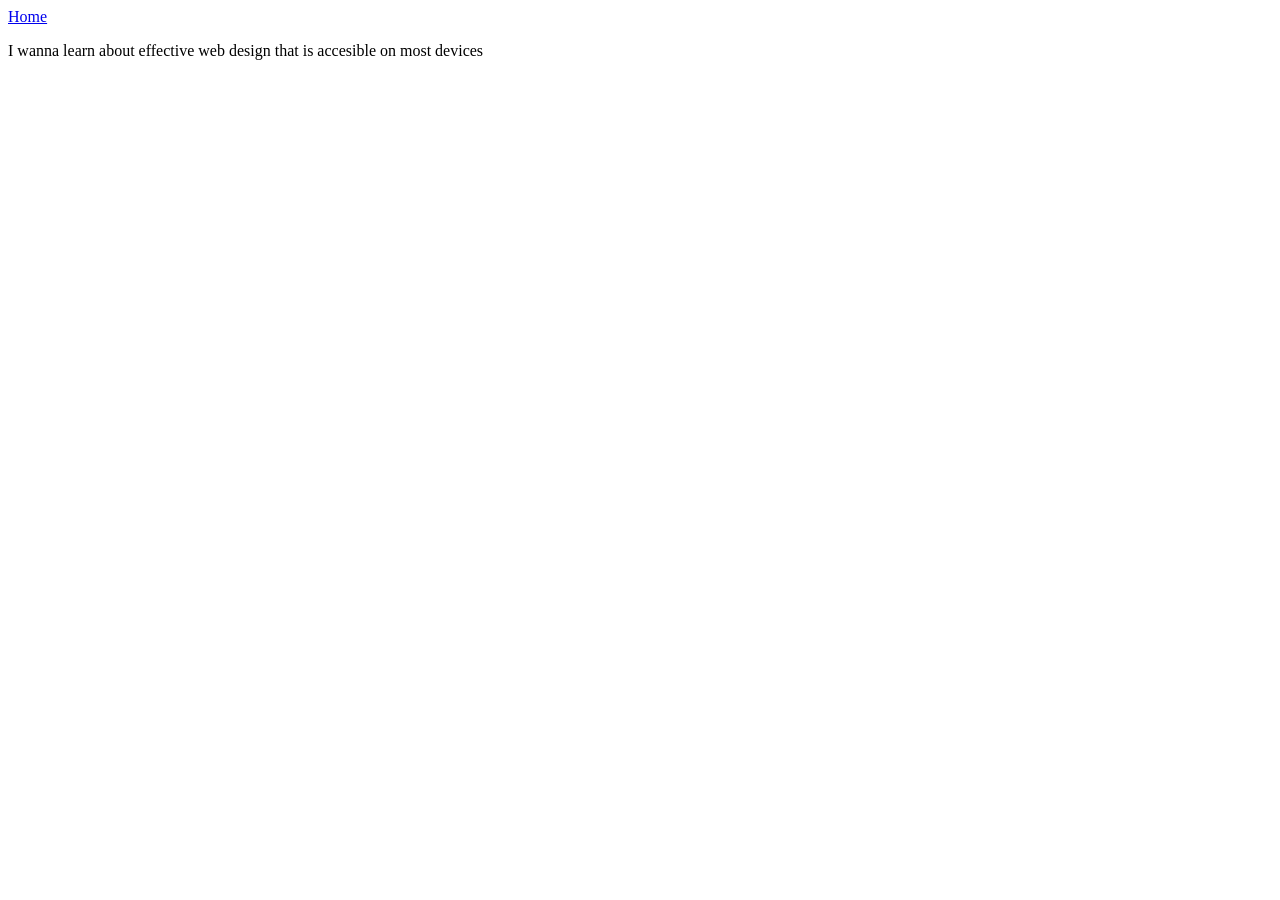
==== index.html @ 695e53c6 "Initial commit" ====
<!DOCTYPE html>
<html lang="en">
<head>
    <meta charset="UTF-8">
    <meta name="viewport" content="width=device-width, initial-scale=1.0">
    <title>Ali Demirhan Pusat · CM-501</title>
</head>
<header>
<nav>
    <a href="index.html">Home</a>
</nav>
</header>


<body>
    <p>I wanna learn about effective web design that is accesible on most devices  </p>
</body>
</html>
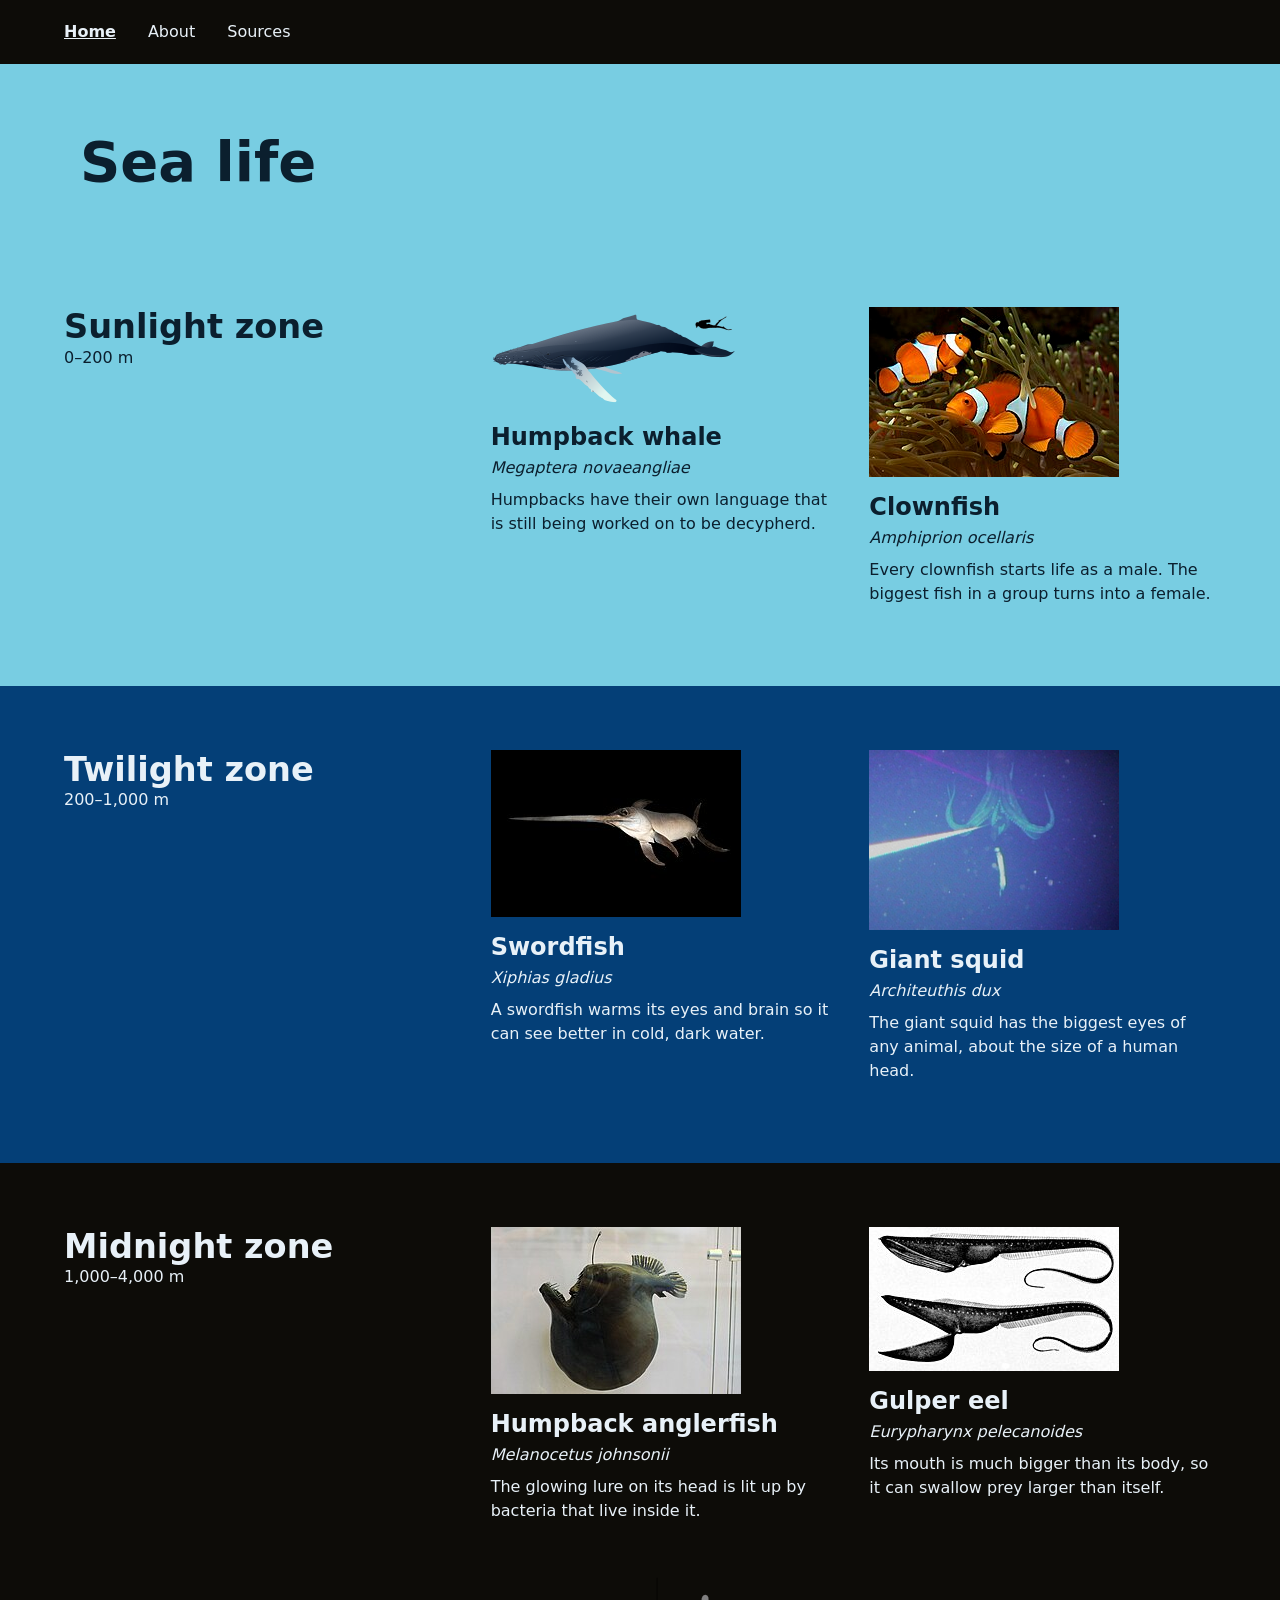
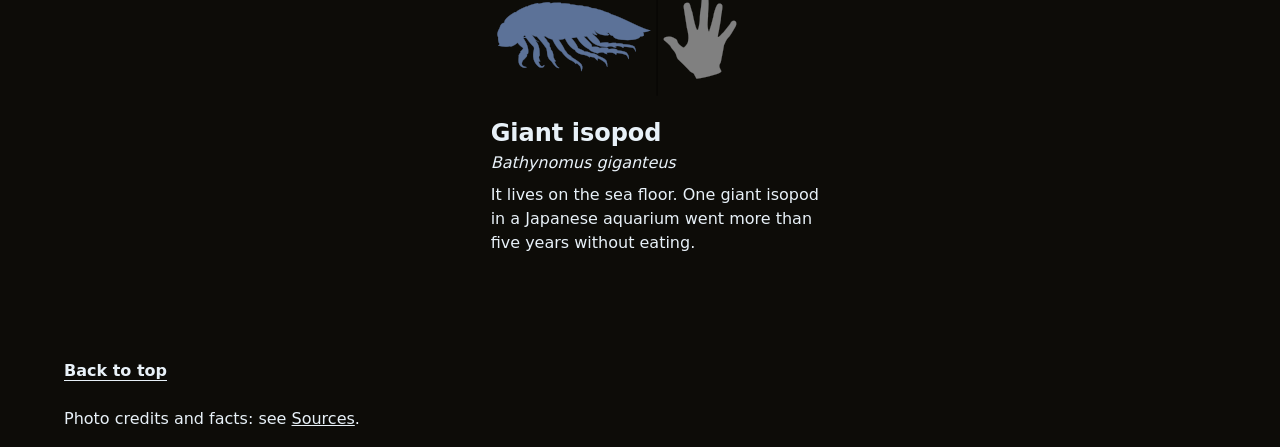
==== commit 06eb0cdd: "added sources and finished epa 3" ====
--- a/index.html
+++ b/index.html
@@ -1,18 +1,123 @@
 <!DOCTYPE html>
 <html lang="en">
 <head>
-    <meta charset="UTF-8">
-    <meta name="viewport" content="width=device-width, initial-scale=1.0">
-    <title>Ali Demirhan Pusat · CM-501</title>
+  <meta charset="UTF-8">
+  <meta name="viewport" content="width=device-width, initial-scale=1.0">
+  <title>Sea life</title>
+  <link rel="stylesheet" href="css/style.css">
 </head>
-<header>
-<nav>
-    <a href="index.html">Home</a>
-</nav>
-</header>
+<body>
+  <a href="#main" class="skip-link">Skip to content</a>
 
+  <header class="site-header">
+    <div class="site-header__inner">
+      <nav class="site-nav" aria-label="Main">
+        <ul>
+          <li><a href="index.html" aria-current="page">Home</a></li>
+          <li><a href="about.html">About</a></li>
+          <li><a href="sources.html">Sources</a></li>
+        </ul>
+      </nav>
+    </div>
+  </header>
 
-<body>
-    <p>I wanna learn about effective web design that is accesible on most devices  </p>
+  <main id="main">
+    <div class="intro">
+      <h1>Sea life</h1>
+    </div>
+
+    <section id="sunlight" class="zone zone--sunlight" aria-labelledby="sunlight-heading">
+      <div class="zone__inner">
+        <div>
+          <h2 id="sunlight-heading">Sunlight zone <span class="zone__depth">0–200 m</span></h2>
+        </div>
+        <div class="zone__species">
+          <figure class="species" id="humpback-whale">
+            <img src="img/Humpback_Whale.png" alt="Humpback whale">
+            <figcaption>
+              <h3>Humpback whale</h3>
+              <p class="species__latin">Megaptera novaeangliae</p>
+              <p>Humpbacks have their own language that is still being worked on to be decypherd.</p>
+            </figcaption>
+          </figure>
+          <figure class="species" id="clownfish">
+            <img src="img/Clownfish.png" alt="Clownfish">
+            <figcaption>
+              <h3>Clownfish</h3>
+              <p class="species__latin">Amphiprion ocellaris</p>
+              <p>Every clownfish starts life as a male. The biggest fish in a group turns into a female.</p>
+            </figcaption>
+          </figure>
+        </div>
+      </div>
+    </section>
+
+    <section id="twilight" class="zone zone--twilight" aria-labelledby="twilight-heading">
+      <div class="zone__inner">
+        <div>
+          <h2 id="twilight-heading">Twilight zone <span class="zone__depth">200–1,000 m</span></h2>
+        </div>
+        <div class="zone__species">
+          <figure class="species" id="swordfish">
+            <img src="img/swordfish.png" alt="Swordfish">
+            <figcaption>
+              <h3>Swordfish</h3>
+              <p class="species__latin">Xiphias gladius</p>
+              <p>A swordfish warms its eyes and brain so it can see better in cold, dark water.</p>
+            </figcaption>
+          </figure>
+          <figure class="species" id="giant-squid">
+            <img src="img/giant_squid.png" alt="Giant squid">
+            <figcaption>
+              <h3>Giant squid</h3>
+              <p class="species__latin">Architeuthis dux</p>
+              <p>The giant squid has the biggest eyes of any animal, about the size of a human head.</p>
+            </figcaption>
+          </figure>
+        </div>
+      </div>
+    </section>
+
+    <section id="midnight" class="zone zone--midnight" aria-labelledby="midnight-heading">
+      <div class="zone__inner">
+        <div>
+          <h2 id="midnight-heading">Midnight zone <span class="zone__depth">1,000–4,000 m</span></h2>
+        </div>
+        <div class="zone__species">
+          <figure class="species" id="anglerfish">
+            <img src="img/anglerfish.png" alt="Humpback anglerfish">
+            <figcaption>
+              <h3>Humpback anglerfish</h3>
+              <p class="species__latin">Melanocetus johnsonii</p>
+              <p>The glowing lure on its head is lit up by bacteria that live inside it.</p>
+            </figcaption>
+          </figure>
+          <figure class="species" id="gulper-eel">
+            <img src="img/pelican_eel.png" alt="Gulper eel">
+            <figcaption>
+              <h3>Gulper eel</h3>
+              <p class="species__latin">Eurypharynx pelecanoides</p>
+              <p>Its mouth is much bigger than its body, so it can swallow prey larger than itself.</p>
+            </figcaption>
+          </figure>
+          <figure class="species" id="giant-isopod">
+            <img src="img/isopod.png" alt="Giant isopod">
+            <figcaption>
+              <h3>Giant isopod</h3>
+              <p class="species__latin">Bathynomus giganteus</p>
+              <p>It lives on the sea floor. One giant isopod in a Japanese aquarium went more than five years without eating.</p>
+            </figcaption>
+          </figure>
+        </div>
+      </div>
+    </section>
+  </main>
+
+  <footer class="site-footer">
+    <div class="site-footer__inner">
+      <a class="button" href="#main">Back to top</a>
+      <p>Photo credits and facts: see <a href="sources.html">Sources</a>.</p>
+    </div>
+  </footer>
 </body>
-</html>+</html>
--- a/css/style.css
+++ b/css/style.css
@@ -0,0 +1,204 @@
+/* =========================================================
+   Sea life · style.css
+   One stylesheet for every page. All values come from the
+   tokens in section 1 (documented in styleguide.html).
+   ========================================================= */
+
+/* ---------- 1 · TOKENS ---------- */
+:root {
+  /* colours */
+  --color-text-dark:  #0b1f2e; /* text on light backgrounds */
+  --color-text-light: #e8f1f8; /* text on dark backgrounds */
+  --color-sunlight:   #78cde2; /* page background + sunlight zone */
+  --color-twilight:   #043f77; /* brand colour + twilight zone */
+  --color-midnight:   #0d0c08; /* surface: header, footer, midnight zone */
+
+  /* typography */
+  --font-body: system-ui, sans-serif;
+  --step-0: 1rem;                                   /* body text */
+  --step-1: clamp(1.2rem, 1.1rem + 0.5vw, 1.5rem);  /* h3 */
+  --step-2: clamp(1.5rem, 1.3rem + 1vw, 2.25rem);   /* h2 */
+  --step-3: clamp(2rem, 1.6rem + 2.5vw, 3.5rem);    /* h1 */
+
+  /* spacing */
+  --space-1: 0.25rem;
+  --space-2: 0.5rem;
+  --space-3: 1rem;
+  --space-4: 2rem;
+  --space-5: 4rem;
+
+  /* sizes */
+  --measure: 65ch;          /* readable line length */
+  --content-width: 72rem;   /* max width of the content */
+
+  /* border: takes the text colour, so it works on light and dark */
+  --border-width: 0.125rem;
+  --border: var(--border-width) solid currentColor;
+}
+
+/* ---------- 2 · BASE ---------- */
+*, *::before, *::after { box-sizing: border-box; }
+
+body {
+  margin: 0;
+  min-height: 100vh;
+  display: grid;                          /* page layout: header / main / footer */
+  grid-template-rows: auto 1fr auto;
+  font-family: var(--font-body);
+  font-size: var(--step-0);
+  line-height: 1.5;
+  color: var(--color-text-dark);
+  background: var(--color-sunlight);
+}
+
+h1, h2, h3 { line-height: 1.2; margin: 0 0 var(--space-3); }
+h1 { font-size: var(--step-3); }
+h2 { font-size: var(--step-2); }
+h3 { font-size: var(--step-1); }
+
+p { max-width: var(--measure); margin: 0 0 var(--space-3); }
+
+a { color: inherit; }
+
+img {
+  display: block;
+  max-width: 100%;   /* photos never get wider than their column */
+  height: auto;
+}
+
+/* focus: the browser's default focus ring is used (no custom colour) */
+
+/* skip link: hidden until it gets keyboard focus */
+.skip-link {
+  position: absolute;
+  left: var(--space-3);
+  top: -100%;
+  padding: var(--space-2) var(--space-3);
+  background: var(--color-sunlight);
+  color: var(--color-text-dark);
+  border: var(--border);
+}
+.skip-link:focus { top: var(--space-3); }
+
+/* ---------- 3 · COMPONENTS ---------- */
+
+/* 3.1 Site navigation */
+.site-header,
+.site-footer {
+  background: var(--color-midnight);
+  color: var(--color-text-light);
+  padding: var(--space-3);
+}
+
+.site-header__inner,
+.site-footer__inner {
+  max-width: var(--content-width);
+  margin-inline: auto;
+}
+
+.site-nav ul {
+  list-style: none;
+  margin: 0;
+  padding: 0;
+  display: flex;
+  flex-direction: column;     /* mobile: stacked */
+  gap: var(--space-2);
+}
+
+.site-nav a {
+  display: inline-block;
+  padding: var(--space-1) 0;
+  text-decoration: none;
+}
+.site-nav a:hover { text-decoration: underline; }
+.site-nav a[aria-current="page"] {
+  font-weight: 700;
+  text-decoration: underline;
+}
+
+/* 3.2 Button (also used for links that look like buttons):
+   no border, always underlined so it is clearly clickable */
+.button {
+  display: inline-block;
+  padding: var(--space-2) 0;            /* bigger click area, text lines up on the left */
+  border: 0;
+  background: transparent;
+  color: inherit;
+  font: inherit;
+  font-weight: 600;
+  text-decoration: underline;
+  text-underline-offset: var(--space-1);
+  cursor: pointer;
+}
+.button:hover { text-decoration-thickness: var(--border-width); }  /* thicker underline */
+.button:disabled { opacity: 0.5; cursor: not-allowed; text-decoration: none; }
+
+/* 3.3 Species (photo with text underneath) */
+.species { margin: 0; }
+.species figcaption { padding-top: var(--space-3); }
+.species h3 { margin-bottom: var(--space-1); }
+.species__latin { font-style: italic; margin-bottom: var(--space-2); }
+
+/* ---------- 4 · PAGE SECTIONS ---------- */
+
+.intro {
+  max-width: var(--content-width);
+  margin-inline: auto;
+  padding: var(--space-5) var(--space-3) var(--space-4);
+}
+
+.zone { padding: var(--space-5) var(--space-3); }
+
+.zone__inner {
+  max-width: var(--content-width);
+  margin-inline: auto;
+  display: grid;
+  gap: var(--space-4);
+}
+
+.zone__depth {
+  display: block;
+  font-size: var(--step-0);
+  font-weight: 400;
+}
+
+.zone__species {
+  display: grid;
+  gap: var(--space-4);
+}
+
+/* zone colours: the page gets darker as you go deeper */
+.zone--sunlight { background: var(--color-sunlight); color: var(--color-text-dark); }
+.zone--twilight { background: var(--color-twilight); color: var(--color-text-light); }
+.zone--midnight { background: var(--color-midnight); color: var(--color-text-light); }
+
+.site-footer p { margin: var(--space-3) 0 0; }
+
+/* simple text pages (about, sources) */
+.page {
+  max-width: var(--content-width);
+  margin-inline: auto;
+  padding: var(--space-5) var(--space-3);
+}
+
+.page h2 { margin-top: var(--space-5); }  /* clear gap before each new part */
+
+.page ul {
+  max-width: var(--measure);      /* same 65ch line length as paragraphs */
+  padding-left: var(--space-4);   /* bullets line up under the heading text */
+}
+
+.page li { margin-bottom: var(--space-2); }  /* space between list items */
+
+/* ---------- 5 · BREAKPOINTS (mobile first) ---------- */
+
+/* 40rem: room for two photos side by side */
+@media (min-width: 40rem) {
+  .site-nav ul { flex-direction: row; gap: var(--space-4); }
+  .zone__species { grid-template-columns: 1fr 1fr; }
+}
+
+/* 64rem: room for the zone heading next to the photos */
+@media (min-width: 64rem) {
+  .zone__inner { grid-template-columns: 1fr 2fr; gap: var(--space-5); }
+}
